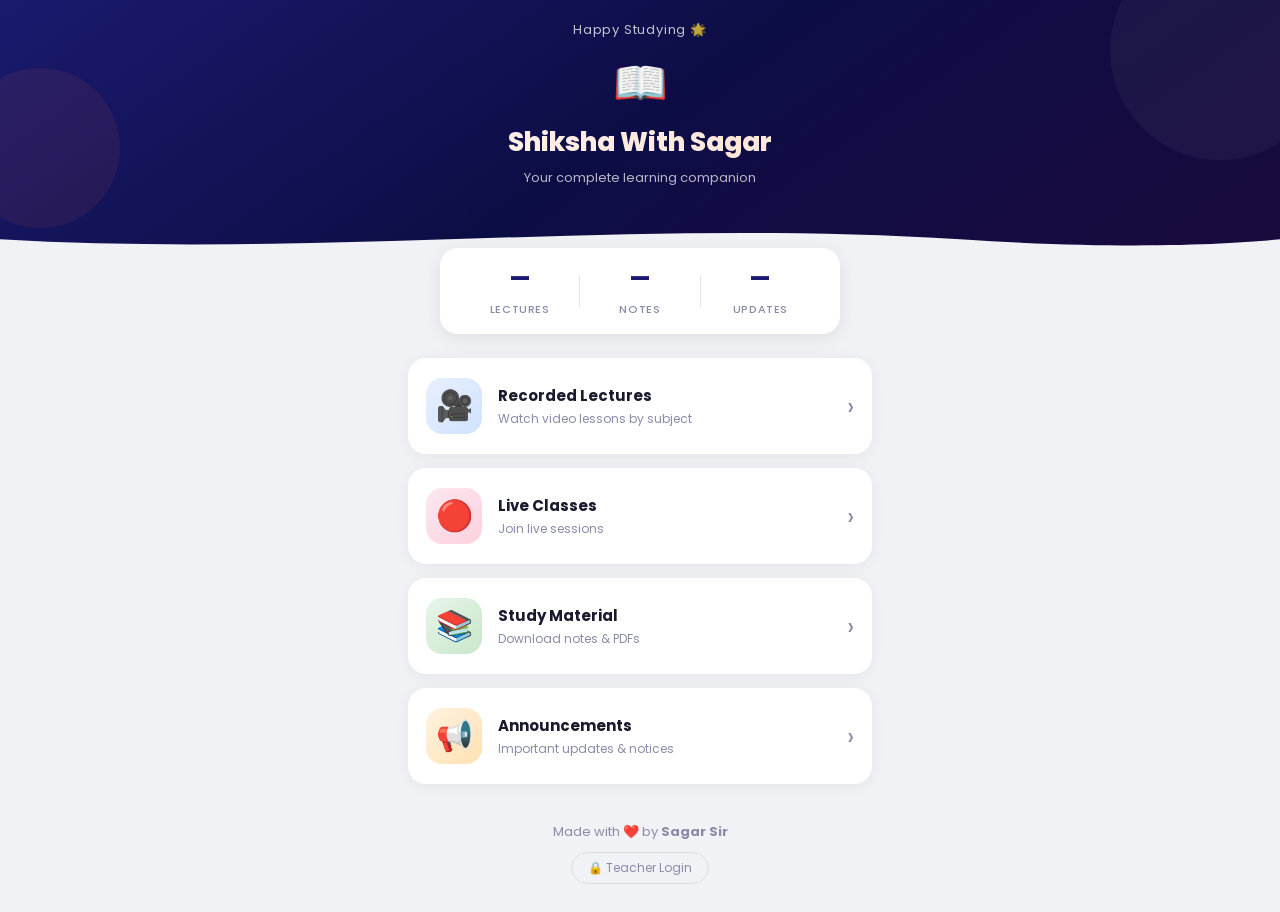
==== index.html @ b4bbe93f "Add files via upload" ====
<!DOCTYPE html>
<html lang="en">
<head>
    <meta charset="UTF-8">
    <meta name="viewport" content="width=device-width, initial-scale=1.0, maximum-scale=1.0, user-scalable=no">
    <meta name="theme-color" content="#1a1a6e">
    <meta name="apple-mobile-web-app-capable" content="yes">
    <meta name="apple-mobile-web-app-status-bar-style" content="black-translucent">
    <meta name="apple-mobile-web-app-title" content="Shiksha With Sagar">
    <meta name="description" content="Shiksha With Sagar — Watch lectures, join live classes, download notes">
    <title>Shiksha With Sagar</title>
    <link rel="manifest" href="./manifest.json">
    <link rel="apple-touch-icon" href="./icons/icon-192x192.png">
    <link rel="icon" type="image/png" href="./icons/icon-192x192.png">
    <link rel="stylesheet" href="./style.css">
    <link rel="preconnect" href="https://fonts.googleapis.com">
    <link rel="preconnect" href="https://fonts.gstatic.com" crossorigin>
    <link href="https://fonts.googleapis.com/css2?family=Poppins:wght@400;500;600;700;800&display=swap" rel="stylesheet">
</head>
<body>

    <!-- Install Banner -->
    <div id="install-banner" class="install-banner hidden">
        <p>📲 Install <strong>Shiksha With Sagar</strong> app!</p>
        <div class="install-buttons">
            <button id="install-btn" onclick="installApp()">Install</button>
            <button onclick="document.getElementById('install-banner').classList.add('hidden')">Later</button>
        </div>
    </div>

    <!-- Home Page -->
    <div class="home-header">
        <div class="header-content">
            <div class="header-greeting" id="greeting"></div>
            <div class="brand-logo">📖</div>
            <h1>Shiksha With Sagar</h1>
            <p class="header-tagline">Your complete learning companion</p>
        </div>
        <div class="header-wave">
            <svg viewBox="0 0 1440 120" preserveAspectRatio="none">
                <path d="M0,64 C360,120 720,0 1080,64 C1260,96 1380,80 1440,64 L1440,120 L0,120 Z" fill="#f0f2f5"/>
            </svg>
        </div>
    </div>

    <!-- Stats Bar -->
    <div class="home-stats" id="home-stats">
        <div class="stat-item">
            <span class="stat-number" id="stat-videos">—</span>
            <span class="stat-label">Lectures</span>
        </div>
        <div class="stat-divider"></div>
        <div class="stat-item">
            <span class="stat-number" id="stat-notes">—</span>
            <span class="stat-label">Notes</span>
        </div>
        <div class="stat-divider"></div>
        <div class="stat-item">
            <span class="stat-number" id="stat-updates">—</span>
            <span class="stat-label">Updates</span>
        </div>
    </div>

    <!-- Main Navigation Cards -->
    <div class="home-cards">
        <a href="videos.html" class="card card-lectures">
            <div class="card-icon">🎥</div>
            <div class="card-info">
                <h3>Recorded Lectures</h3>
                <p>Watch video lessons by subject</p>
            </div>
            <div class="card-arrow">›</div>
        </a>

        <a href="livestreams.html" class="card card-live">
            <div class="card-icon">🔴</div>
            <div class="card-info">
                <h3>Live Classes</h3>
                <p id="live-home-status">Join live sessions</p>
            </div>
            <div class="card-arrow">›</div>
        </a>

        <a href="study-material.html" class="card card-materials">
            <div class="card-icon">📚</div>
            <div class="card-info">
                <h3>Study Material</h3>
                <p>Download notes &amp; PDFs</p>
            </div>
            <div class="card-arrow">›</div>
        </a>

        <a href="announcements.html" class="card card-announcements">
            <div class="card-icon">📢</div>
            <div class="card-info">
                <h3>Announcements</h3>
                <p>Important updates &amp; notices</p>
            </div>
            <div class="card-arrow">›</div>
        </a>
    </div>

    <!-- Admin Link (small, bottom) -->
    <div class="home-footer">
        <p>Made with ❤️ by <strong>Sagar Sir</strong></p>
        <a href="login.html" class="admin-link">🔒 Teacher Login</a>
    </div>

    <script src="./script.js"></script>
    <script>
        initHomePage();
    </script>
</body>
</html>
---- style.css ----
/* =============================================
   SHIKSHA WITH SAGAR — COMPLETE STYLESHEET
   ============================================= */
* {
    margin: 0;
    padding: 0;
    box-sizing: border-box;
    -webkit-tap-highlight-color: transparent;
}

:root {
    --primary: #1a1a6e;
    --primary-dark: #0d0d45;
    --primary-light: #4a4abf;
    --accent: #ff6b35;
    --accent-light: #ff8c5e;
    --bg: #f0f2f5;
    --card: #ffffff;
    --text-dark: #1a1a2e;
    --text-mid: #4a4a68;
    --text-light: #8b8ba8;
    --success: #06d6a0;
    --warning: #ffd166;
    --danger: #ef476f;
    --shadow: 0 2px 16px rgba(0,0,0,0.06);
    --shadow-md: 0 4px 20px rgba(0,0,0,0.08);
    --shadow-lg: 0 8px 32px rgba(0,0,0,0.12);
    --radius: 18px;
    --radius-sm: 14px;
    --radius-xs: 10px;
}

html { scroll-behavior: smooth; }

body {
    font-family: 'Poppins', -apple-system, BlinkMacSystemFont, "Segoe UI", Roboto, sans-serif;
    background: var(--bg);
    color: var(--text-dark);
    min-height: 100vh;
    overflow-x: hidden;
    -webkit-font-smoothing: antialiased;
}

a { text-decoration: none; color: inherit; }

/* =============================================
   HOME HEADER
   ============================================= */
.home-header {
    background: linear-gradient(145deg, var(--primary) 0%, var(--primary-dark) 50%, #1a0a3e 100%);
    padding: 55px 24px 0;
    color: #fff;
    text-align: center;
    position: relative;
    overflow: hidden;
}
.home-header::before {
    content: "";
    position: absolute;
    width: 220px; height: 220px;
    background: rgba(255,255,255,0.04);
    border-radius: 50%;
    top: -60px; right: -50px;
}
.home-header::after {
    content: "";
    position: absolute;
    width: 160px; height: 160px;
    background: rgba(255,107,53,0.08);
    border-radius: 50%;
    bottom: 30px; left: -40px;
}
.header-content {
    position: relative; z-index: 2;
    padding-bottom: 30px;
}
.header-greeting {
    font-size: 13px; opacity: 0.75;
    margin-bottom: 10px; letter-spacing: 0.8px;
}
.brand-logo { font-size: 44px; margin-bottom: 8px; }
.home-header h1 {
    font-size: 26px; font-weight: 800;
    margin-bottom: 6px;
    background: linear-gradient(135deg, #fff 0%, #ffd6c0 100%);
    -webkit-background-clip: text;
    -webkit-text-fill-color: transparent;
    background-clip: text;
}
.header-tagline { font-size: 13px; opacity: 0.7; }
.header-wave { position: relative; z-index: 2; margin: 0 -24px; }
.header-wave svg { display: block; width: 100%; height: 40px; }

/* =============================================
   STATS BAR
   ============================================= */
.home-stats {
    display: flex; align-items: center; justify-content: center;
    padding: 14px 20px;
    max-width: 400px;
    margin: -10px auto 0;
    background: var(--card);
    border-radius: var(--radius);
    box-shadow: var(--shadow-md);
    position: relative; z-index: 10;
}
.stat-item { flex: 1; text-align: center; }
.stat-number {
    display: block; font-size: 22px; font-weight: 800;
    color: var(--primary);
}
.stat-label {
    font-size: 11px; color: var(--text-light);
    font-weight: 500; text-transform: uppercase; letter-spacing: 0.6px;
}
.stat-divider { width: 1px; height: 32px; background: #e4e4ec; }

/* =============================================
   HOME CARDS
   ============================================= */
.home-cards {
    padding: 24px 18px 10px;
    display: flex; flex-direction: column; gap: 14px;
    max-width: 540px; margin: 0 auto;
}
.card {
    background: var(--card);
    border-radius: var(--radius);
    padding: 20px 18px;
    display: flex; align-items: center; gap: 16px;
    box-shadow: var(--shadow);
    cursor: pointer;
    transition: transform 0.25s, box-shadow 0.25s;
    opacity: 0;
    animation: cardSlide 0.5s ease forwards;
}
.card:nth-child(1) { animation-delay: 0.08s; }
.card:nth-child(2) { animation-delay: 0.16s; }
.card:nth-child(3) { animation-delay: 0.24s; }
.card:nth-child(4) { animation-delay: 0.32s; }
@keyframes cardSlide {
    from { opacity: 0; transform: translateX(-28px); }
    to   { opacity: 1; transform: translateX(0); }
}
.card:active { transform: scale(0.97); }

.card-icon {
    font-size: 30px; width: 56px; height: 56px;
    display: flex; align-items: center; justify-content: center;
    border-radius: 16px; flex-shrink: 0;
}
.card-lectures .card-icon { background: linear-gradient(135deg,#e8f0fe,#d0e2ff); }
.card-live .card-icon     { background: linear-gradient(135deg,#fce8ef,#fdd0de); }
.card-materials .card-icon{ background: linear-gradient(135deg,#e8f5e9,#c8e6c9); }
.card-announcements .card-icon { background: linear-gradient(135deg,#fff3e0,#ffe0b2); }

.card-info { flex: 1; min-width: 0; }
.card-info h3 { font-size: 15px; font-weight: 700; margin-bottom: 3px; }
.card-info p {
    font-size: 12px; color: var(--text-light);
    white-space: nowrap; overflow: hidden; text-overflow: ellipsis;
}
.card-arrow { font-size: 26px; color: var(--text-light); flex-shrink: 0; }

.live-active-text {
    color: var(--danger) !important;
    font-weight: 700 !important;
}

/* =============================================
   HOME FOOTER
   ============================================= */
.home-footer {
    text-align: center; padding: 28px 20px;
    color: var(--text-light);
}
.home-footer p { font-size: 13px; margin-bottom: 10px; }
.admin-link {
    font-size: 12px; color: var(--text-light);
    padding: 6px 16px; border: 1px solid #ddd;
    border-radius: 20px; display: inline-block;
    transition: background 0.2s;
}
.admin-link:active { background: #e8e8e8; }

/* =============================================
   SUB-PAGE HEADER
   ============================================= */
.page-header {
    background: linear-gradient(145deg, var(--primary) 0%, var(--primary-dark) 100%);
    padding: 18px 18px 24px; color: #fff;
    position: sticky; top: 0; z-index: 100;
}
.back-btn {
    display: inline-block;
    background: rgba(255,255,255,0.15);
    border: 1px solid rgba(255,255,255,0.12);
    color: #fff; font-size: 13px; font-weight: 500;
    padding: 8px 20px; border-radius: 24px;
    margin-bottom: 14px; font-family: inherit;
    cursor: pointer; transition: background 0.2s;
}
.back-btn:active { background: rgba(255,255,255,0.28); }
.page-header h2 { font-size: 22px; font-weight: 700; }
.page-subtitle { font-size: 13px; opacity: 0.65; margin-top: 4px; }

/* =============================================
   SUBJECT FILTER PILLS
   ============================================= */
.filter-bar {
    background: var(--card);
    padding: 14px 18px;
    border-bottom: 1px solid #eee;
    position: sticky; top: 0; z-index: 90;
    overflow-x: auto;
}
.filter-scroll {
    display: flex; gap: 8px;
    overflow-x: auto; -webkit-overflow-scrolling: touch;
    scrollbar-width: none; padding-bottom: 2px;
}
.filter-scroll::-webkit-scrollbar { display: none; }

.filter-pill {
    flex-shrink: 0;
    padding: 8px 20px; border-radius: 24px;
    font-size: 13px; font-weight: 600;
    border: 2px solid #e4e4ec;
    background: #fff; color: var(--text-mid);
    cursor: pointer; font-family: inherit;
    transition: all 0.25s;
    white-space: nowrap;
}
.filter-pill.active {
    background: var(--primary); color: #fff;
    border-color: var(--primary);
}
.filter-pill:active { transform: scale(0.95); }

/* Subject-specific pill colors when active */
.filter-pill.active[data-subject="Physics"]     { background: #4361ee; border-color: #4361ee; }
.filter-pill.active[data-subject="Chemistry"]   { background: #06a77d; border-color: #06a77d; }
.filter-pill.active[data-subject="Mathematics"] { background: #e85d04; border-color: #e85d04; }
.filter-pill.active[data-subject="Biology"]     { background: #d62246; border-color: #d62246; }

/* =============================================
   SEARCH
   ============================================= */
.search-container {
    padding: 14px 18px 0;
    max-width: 640px; margin: 0 auto;
}
.search-input {
    width: 100%; padding: 13px 20px;
    border: 2px solid #e4e4ec; border-radius: 30px;
    font-size: 14px; font-family: inherit;
    background: var(--card); color: var(--text-dark);
    outline: none; transition: border-color 0.25s, box-shadow 0.25s;
}
.search-input:focus {
    border-color: var(--primary-light);
    box-shadow: 0 0 0 4px rgba(26,26,110,0.08);
}

/* =============================================
   PAGE CONTENT AREA
   ============================================= */
.page-content {
    padding: 20px 18px 40px;
    max-width: 640px; margin: 0 auto;
}

/* =============================================
   LOADER / SPINNER
   ============================================= */
.loader {
    text-align: center; padding: 60px 20px;
    color: var(--text-light);
}
.spinner {
    width: 40px; height: 40px;
    border: 4px solid #e4e4ec;
    border-top-color: var(--primary);
    border-radius: 50%;
    animation: spin 0.8s linear infinite;
    margin: 0 auto 16px;
}
@keyframes spin { to { transform: rotate(360deg); } }
.loader p { font-size: 14px; }

/* =============================================
   EMPTY STATE
   ============================================= */
.empty-state {
    text-align: center; padding: 60px 20px;
    color: var(--text-light);
}
.empty-icon { font-size: 56px; margin-bottom: 16px; }
.empty-state p { font-size: 15px; line-height: 1.6; }

/* =============================================
   ERROR STATE
   ============================================= */
.error-state {
    text-align: center; padding: 50px 20px;
    color: var(--danger);
}
.error-state p { font-size: 14px; margin-bottom: 16px; }
.retry-btn {
    padding: 10px 28px; border-radius: 24px;
    background: var(--danger); color: #fff;
    border: none; font-family: inherit;
    font-size: 14px; font-weight: 600; cursor: pointer;
}

/* =============================================
   VIDEO CARDS
   ============================================= */
.video-card {
    background: var(--card);
    border-radius: var(--radius);
    overflow: hidden;
    box-shadow: var(--shadow);
    margin-bottom: 20px;
    animation: fadeUp 0.4s ease;
}
@keyframes fadeUp {
    from { opacity: 0; transform: translateY(12px); }
    to   { opacity: 1; transform: translateY(0); }
}
.video-thumb {
    position: relative; width: 100%;
    aspect-ratio: 16/9; background: #0d0d45;
    overflow: hidden; cursor: pointer;
}
.video-thumb img {
    width: 100%; height: 100%; object-fit: cover;
    transition: transform 0.3s;
}
.video-thumb:hover img { transform: scale(1.05); }
.play-overlay {
    position: absolute; top: 0; left: 0; right: 0; bottom: 0;
    display: flex; align-items: center; justify-content: center;
    background: rgba(0,0,0,0.25);
    transition: background 0.3s;
}
.play-overlay:hover { background: rgba(0,0,0,0.4); }
.play-btn-icon {
    width: 60px; height: 60px;
    background: rgba(255,255,255,0.95);
    border-radius: 50%;
    display: flex; align-items: center; justify-content: center;
    font-size: 24px;
    box-shadow: 0 4px 16px rgba(0,0,0,0.2);
}
.video-info { padding: 16px 18px; }
.video-subject-badge {
    display: inline-block; padding: 4px 14px;
    border-radius: 20px; font-size: 10px; font-weight: 700;
    text-transform: uppercase; letter-spacing: 0.8px;
    margin-bottom: 10px;
}
.badge-physics     { background: #e8f0fe; color: #4361ee; }
.badge-chemistry   { background: #e0f5ef; color: #06a77d; }
.badge-mathematics { background: #fff0e5; color: #e85d04; }
.badge-biology     { background: #fce8ef; color: #d62246; }
.badge-default     { background: #f0f0f5; color: #666; }

.video-title {
    font-size: 15px; font-weight: 600;
    color: var(--text-dark); margin-bottom: 6px; line-height: 1.45;
}
.video-date { font-size: 12px; color: var(--text-light); }

/* =============================================
   LIVE STREAM CARDS
   ============================================= */
.live-card {
    background: var(--card);
    border-radius: var(--radius);
    padding: 24px 20px;
    box-shadow: var(--shadow);
    margin-bottom: 18px;
    text-align: center;
    animation: fadeUp 0.4s ease;
}
.live-card.is-live-card {
    border: 2px solid var(--danger);
    background: linear-gradient(135deg, #fff5f7, #fff);
}
.live-indicator {
    display: inline-flex; align-items: center; gap: 10px;
    padding: 8px 22px; border-radius: 24px;
    font-size: 13px; font-weight: 700; letter-spacing: 1px;
    margin-bottom: 16px;
}
.live-indicator.is-live { background: #fce8ef; color: var(--danger); }
.live-indicator.is-offline { background: var(--bg); color: var(--text-light); }
.pulse-dot {
    width: 10px; height: 10px; border-radius: 50%;
    display: inline-block;
}
.is-live .pulse-dot { background: var(--danger); animation: pulse 1.4s infinite; }
.is-offline .pulse-dot { background: var(--text-light); }
@keyframes pulse {
    0%,100% { opacity: 1; transform: scale(1); }
    50%     { opacity: 0.35; transform: scale(1.5); }
}
.live-card-title {
    font-size: 17px; font-weight: 700; margin-bottom: 6px; line-height: 1.4;
}
.live-card-time {
    font-size: 13px; color: var(--text-light); margin-bottom: 20px;
}
.join-btn {
    display: inline-block; padding: 14px 40px; border-radius: 30px;
    font-size: 15px; font-weight: 700; border: none; cursor: pointer;
    font-family: inherit; transition: transform 0.2s;
    text-decoration: none; color: #fff;
    background: linear-gradient(135deg, var(--danger), #c9184a);
    box-shadow: 0 6px 20px rgba(239,71,111,0.35);
}
.join-btn:active { transform: scale(0.96); }
.join-btn.disabled {
    background: #d4d4de; color: #8b8b9e;
    box-shadow: none; cursor: not-allowed;
    pointer-events: none;
}

/* =============================================
   MATERIAL CARDS
   ============================================= */
.material-card {
    background: var(--card); border-radius: var(--radius);
    padding: 18px; display: flex; align-items: center; gap: 14px;
    box-shadow: var(--shadow); margin-bottom: 14px;
    cursor: pointer; transition: transform 0.2s;
    animation: fadeUp 0.4s ease;
}
.material-card:active { transform: scale(0.98); }
.material-icon {
    width: 52px; height: 52px;
    background: linear-gradient(135deg, #ff6b3522, #ff6b3511);
    border-radius: 14px;
    display: flex; align-items: center; justify-content: center;
    font-size: 24px; flex-shrink: 0;
}
.material-info { flex: 1; min-width: 0; }
.material-title {
    font-size: 14px; font-weight: 600; margin-bottom: 4px; line-height: 1.4;
}
.material-meta { font-size: 12px; color: var(--text-light); }
.material-action {
    color: var(--primary); font-size: 18px; flex-shrink: 0;
    width: 40px; height: 40px;
    display: flex; align-items: center; justify-content: center;
    background: rgba(26,26,110,0.06); border-radius: 12px; font-weight: 600;
}

/* =============================================
   ANNOUNCEMENT CARDS
   ============================================= */
.announcement-card {
    background: var(--card); border-radius: var(--radius);
    padding: 20px; box-shadow: var(--shadow);
    margin-bottom: 16px; border-left: 5px solid var(--primary);
    animation: fadeUp 0.4s ease;
}
.announcement-card.important {
    border-left-color: var(--danger);
    background: linear-gradient(135deg, #fff5f7, #fff);
}
.announcement-badge {
    display: inline-block; padding: 3px 12px; border-radius: 14px;
    font-size: 10px; font-weight: 700; text-transform: uppercase;
    letter-spacing: 0.6px; margin-bottom: 10px;
}
.badge-important { background: #fce8ef; color: var(--danger); }
.badge-new { background: #e8f0fe; color: var(--primary); }
.announcement-date { font-size: 12px; color: var(--text-light); margin-bottom: 10px; }
.announcement-title {
    font-size: 15px; font-weight: 700; margin-bottom: 8px; line-height: 1.45;
}
.announcement-text { font-size: 13px; color: var(--text-mid); line-height: 1.7; }

/* =============================================
   LOGIN PAGE
   ============================================= */
.login-body {
    display: flex; align-items: center; justify-content: center;
    min-height: 100vh; padding: 20px;
    background: linear-gradient(145deg, var(--primary), var(--primary-dark));
}
.login-container {
    background: var(--card); border-radius: 24px;
    padding: 40px 28px; width: 100%; max-width: 400px;
    box-shadow: var(--shadow-lg); text-align: center;
}
.login-header { margin-bottom: 32px; }
.login-logo { font-size: 48px; margin-bottom: 12px; }
.login-header h1 { font-size: 22px; font-weight: 700; color: var(--text-dark); }
.login-header p { font-size: 13px; color: var(--text-light); margin-top: 4px; }
.login-form { text-align: left; }
.login-back {
    display: inline-block; margin-top: 20px;
    font-size: 13px; color: var(--text-light);
}

/* =============================================
   FORMS (Shared)
   ============================================= */
.form-group { margin-bottom: 18px; }
.form-group label {
    display: block; font-size: 13px; font-weight: 600;
    color: var(--text-mid); margin-bottom: 6px;
}
.form-group input,
.form-group select,
.form-group textarea {
    width: 100%; padding: 13px 16px;
    border: 2px solid #e4e4ec; border-radius: var(--radius-xs);
    font-size: 14px; font-family: inherit;
    color: var(--text-dark); background: #fff;
    outline: none; transition: border-color 0.25s;
}
.form-group input:focus,
.form-group select:focus,
.form-group textarea:focus {
    border-color: var(--primary-light);
}
.form-group textarea { resize: vertical; min-height: 80px; }
.form-group select { cursor: pointer; }

.checkbox-label {
    display: flex !important; align-items: center; gap: 10px;
    cursor: pointer; font-size: 14px !important;
}
.checkbox-label input[type="checkbox"] {
    width: 20px; height: 20px; cursor: pointer;
}

.form-error {
    background: #fce8ef; color: var(--danger);
    padding: 12px 16px; border-radius: var(--radius-xs);
    font-size: 13px; font-weight: 500; margin-bottom: 16px;
}

.btn-primary {
    padding: 14px 32px; border-radius: var(--radius-xs);
    background: linear-gradient(135deg, var(--primary), var(--primary-dark));
    color: #fff; font-size: 15px; font-weight: 700;
    border: none; cursor: pointer; font-family: inherit;
    transition: transform 0.2s, opacity 0.2s;
}
.btn-primary:active { transform: scale(0.97); }
.btn-primary:disabled { opacity: 0.6; cursor: not-allowed; }
.btn-full { width: 100%; }

.hidden { display: none !important; }

/* =============================================
   ADMIN PANEL
   ============================================= */
.admin-header {
    background: linear-gradient(145deg, var(--primary), var(--primary-dark));
    padding: 20px 18px 22px; color: #fff;
}
.admin-header-top {
    display: flex; align-items: center; justify-content: space-between;
    margin-bottom: 6px;
}
.admin-header h2 { font-size: 20px; font-weight: 700; }
.admin-header p { font-size: 12px; opacity: 0.7; }
.logout-btn {
    background: rgba(255,255,255,0.15);
    border: 1px solid rgba(255,255,255,0.2);
    color: #fff; padding: 7px 18px; border-radius: 20px;
    font-size: 12px; font-weight: 600; cursor: pointer;
    font-family: inherit;
}

.admin-tabs {
    display: flex; overflow-x: auto;
    background: var(--card); border-bottom: 2px solid #eee;
    position: sticky; top: 0; z-index: 90;
    scrollbar-width: none;
}
.admin-tabs::-webkit-scrollbar { display: none; }
.admin-tab {
    flex: 1; min-width: 80px; padding: 14px 10px;
    font-size: 12px; font-weight: 600;
    border: none; background: none; cursor: pointer;
    color: var(--text-light); font-family: inherit;
    border-bottom: 3px solid transparent;
    transition: all 0.25s; white-space: nowrap;
}
.admin-tab.active {
    color: var(--primary);
    border-bottom-color: var(--primary);
}

.admin-section { display: none; padding: 20px 18px; max-width: 700px; margin: 0 auto; }
.admin-section.active { display: block; }

.admin-form-card {
    background: var(--card); border-radius: var(--radius);
    padding: 24px 20px; box-shadow: var(--shadow);
    margin-bottom: 28px;
}
.admin-form-card h3 {
    font-size: 16px; font-weight: 700; margin-bottom: 20px;
    color: var(--text-dark);
}

.section-title {
    font-size: 15px; font-weight: 700; margin-bottom: 16px;
    color: var(--text-mid);
}

/* Admin list items */
.admin-item {
    background: var(--card); border-radius: var(--radius-sm);
    padding: 16px; margin-bottom: 12px;
    box-shadow: var(--shadow);
    display: flex; align-items: center; gap: 12px;
}
.admin-item-info { flex: 1; min-width: 0; }
.admin-item-title {
    font-size: 14px; font-weight: 600; margin-bottom: 4px;
    white-space: nowrap; overflow: hidden; text-overflow: ellipsis;
}
.admin-item-meta { font-size: 11px; color: var(--text-light); }

.admin-item-actions { display: flex; gap: 8px; flex-shrink: 0; }

.btn-delete {
    padding: 8px 16px; border-radius: 10px;
    background: #fce8ef; color: var(--danger);
    border: none; font-size: 12px; font-weight: 700;
    cursor: pointer; font-family: inherit;
    transition: background 0.2s;
}
.btn-delete:active { background: #f8c4d4; }

.btn-toggle-live {
    padding: 8px 16px; border-radius: 10px;
    border: none; font-size: 12px; font-weight: 700;
    cursor: pointer; font-family: inherit;
    transition: background 0.2s;
}
.btn-go-live { background: #e8f5e9; color: #2e7d32; }
.btn-end-live { background: #fce8ef; color: var(--danger); }

/* =============================================
   TOAST NOTIFICATIONS
   ============================================= */
.toast {
    position: fixed; bottom: 30px; left: 50%;
    transform: translateX(-50%);
    padding: 14px 28px; border-radius: 14px;
    font-size: 14px; font-weight: 600;
    color: #fff; z-index: 99999;
    animation: toastIn 0.4s ease;
    max-width: 90%; text-align: center;
    box-shadow: var(--shadow-lg);
}
.toast.success { background: #2e7d32; }
.toast.error { background: var(--danger); }
@keyframes toastIn {
    from { opacity: 0; transform: translateX(-50%) translateY(20px); }
    to   { opacity: 1; transform: translateX(-50%) translateY(0); }
}

/* =============================================
   INSTALL BANNER
   ============================================= */
.install-banner {
    position: fixed; bottom: 0; left: 0; right: 0;
    background: linear-gradient(135deg, var(--primary-dark), #240046);
    color: #fff; padding: 16px 20px;
    display: flex; align-items: center; justify-content: space-between;
    z-index: 9999; gap: 12px;
    animation: slideUp 0.5s ease;
    border-top: 2px solid var(--accent);
}
@keyframes slideUp {
    from { transform: translateY(100%); }
    to   { transform: translateY(0); }
}
.install-banner p { font-size: 13px; flex: 1; }
.install-buttons { display: flex; gap: 8px; flex-shrink: 0; }
.install-banner button {
    padding: 8px 18px; border-radius: 20px;
    font-size: 12px; font-weight: 700;
    cursor: pointer; border: none; font-family: inherit;
}
#install-btn { background: var(--accent); color: #fff; }
.install-buttons button:last-child {
    background: transparent; color: rgba(255,255,255,0.6);
    border: 1px solid rgba(255,255,255,0.2) !important;
}

/* =============================================
   SAFE AREAS & RESPONSIVE
   ============================================= */
@supports (padding-top: env(safe-area-inset-top)) {
    .home-header, .page-header, .admin-header {
        padding-top: calc(20px + env(safe-area-inset-top));
    }
}
@media (min-width: 600px) {
    .home-cards { max-width: 500px; }
    .card:hover { transform: translateY(-3px); box-shadow: var(--shadow-lg); }
    .material-card:hover { transform: translateY(-2px); box-shadow: var(--shadow-md); }
}
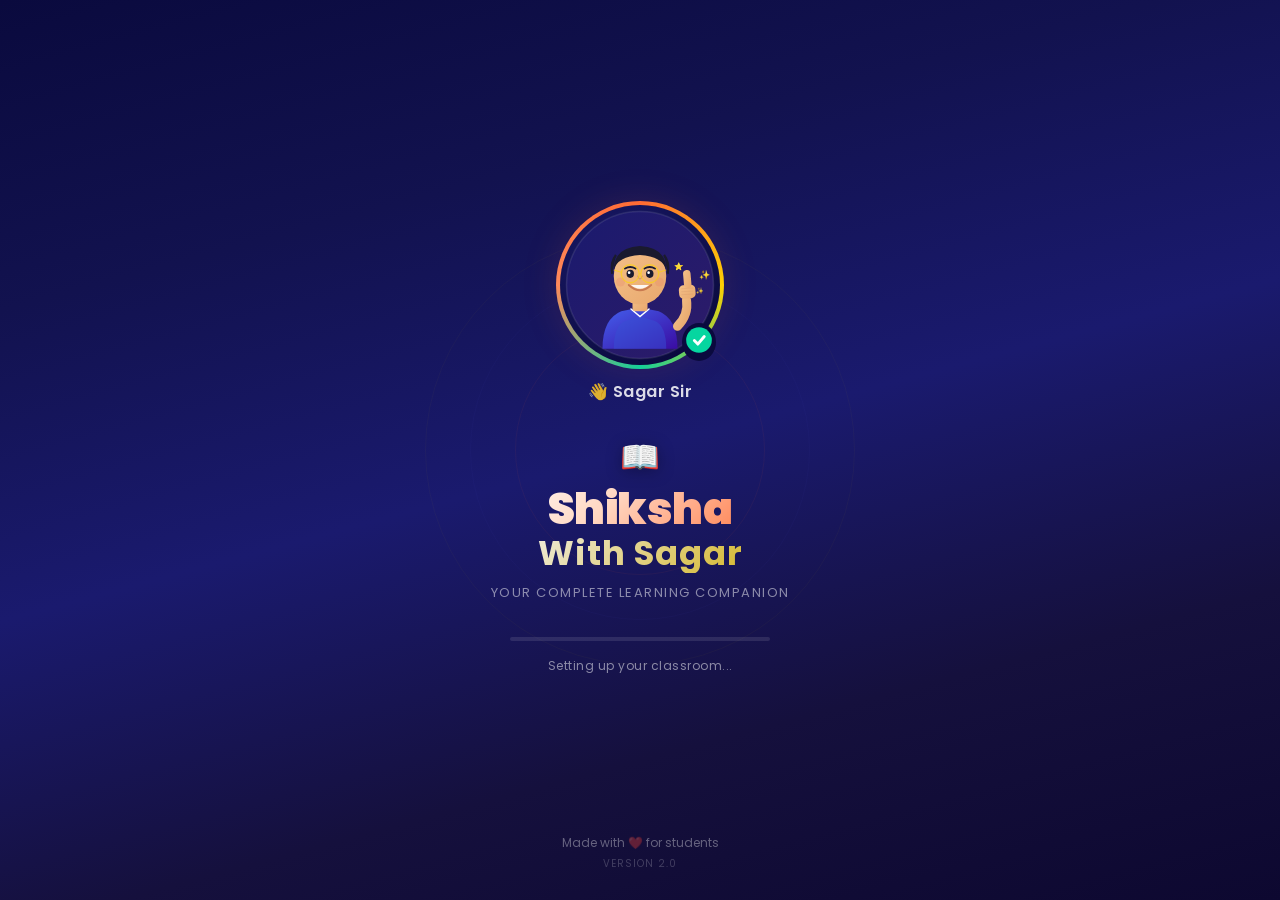
==== commit 7f1577d4: "splash screen added" ====
--- a/index.html
+++ b/index.html
@@ -2,6 +2,7 @@
 <html lang="en">
 <head>
     <meta charset="UTF-8">
+    <meta http-equiv="refresh" content="0; url=splash.html">
     <meta name="viewport" content="width=device-width, initial-scale=1.0, maximum-scale=1.0, user-scalable=no">
     <meta name="theme-color" content="#1a1a6e">
     <meta name="apple-mobile-web-app-capable" content="yes">
@@ -110,5 +111,12 @@
     <script>
         initHomePage();
     </script>
+        <!-- Redirect fallback -->
+    <script>
+        // Only redirect to splash if coming fresh (not from splash)
+        if (!sessionStorage.getItem('sws_splash_done')) {
+            window.location.href = 'splash.html';
+        }
+    </script>
 </body>
 </html>
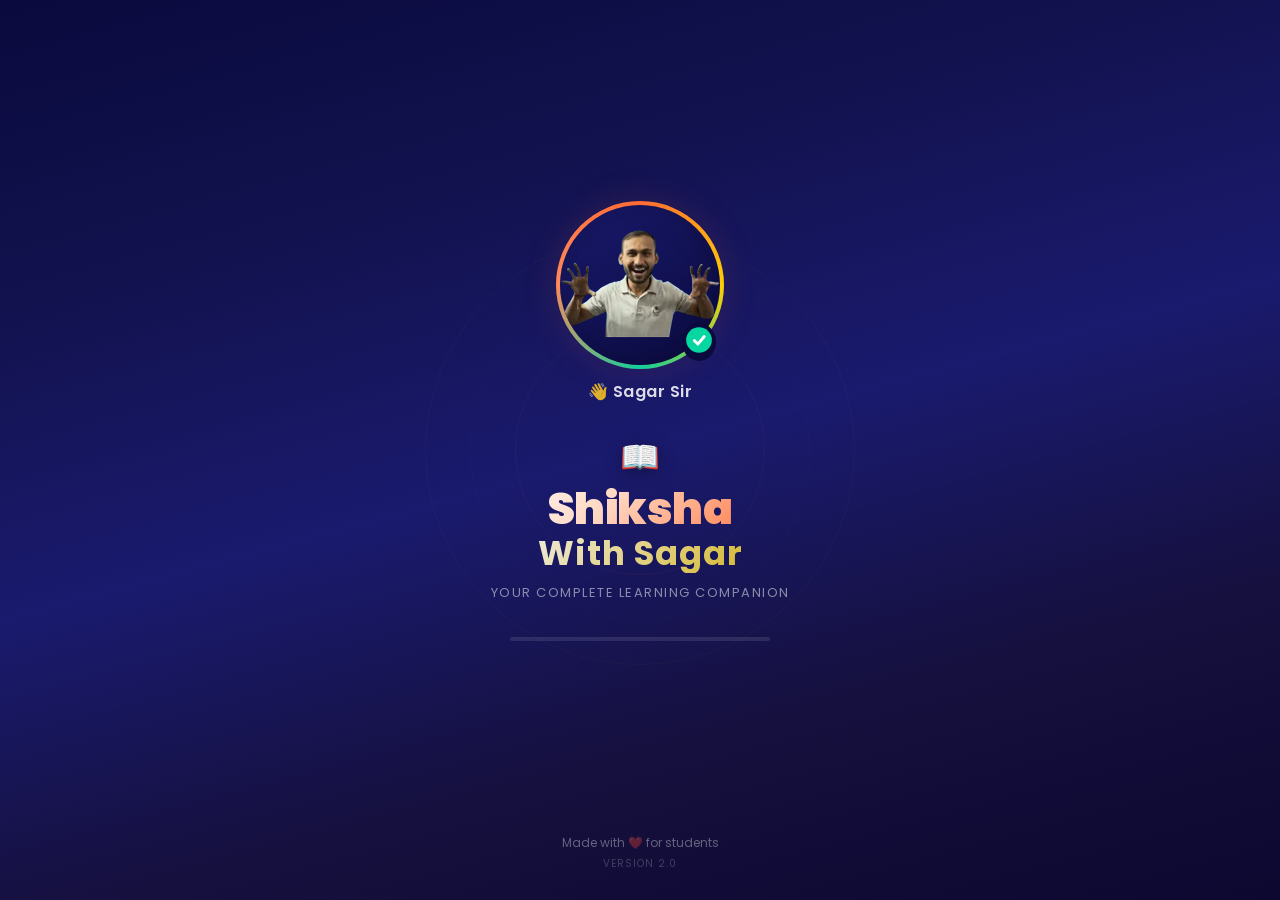
==== commit 41cb35b2: "Login page Updated" ====
--- a/index.html
+++ b/index.html
@@ -2,121 +2,36 @@
 <html lang="en">
 <head>
     <meta charset="UTF-8">
-    <meta http-equiv="refresh" content="0; url=splash.html">
-    <meta name="viewport" content="width=device-width, initial-scale=1.0, maximum-scale=1.0, user-scalable=no">
-    <meta name="theme-color" content="#1a1a6e">
-    <meta name="apple-mobile-web-app-capable" content="yes">
-    <meta name="apple-mobile-web-app-status-bar-style" content="black-translucent">
-    <meta name="apple-mobile-web-app-title" content="Shiksha With Sagar">
-    <meta name="description" content="Shiksha With Sagar — Watch lectures, join live classes, download notes">
+    <meta name="viewport" content="width=device-width, initial-scale=1.0">
+    <meta name="theme-color" content="#0a0a3e">
     <title>Shiksha With Sagar</title>
     <link rel="manifest" href="./manifest.json">
-    <link rel="apple-touch-icon" href="./icons/icon-192x192.png">
     <link rel="icon" type="image/png" href="./icons/icon-192x192.png">
-    <link rel="stylesheet" href="./style.css">
-    <link rel="preconnect" href="https://fonts.googleapis.com">
-    <link rel="preconnect" href="https://fonts.gstatic.com" crossorigin>
-    <link href="https://fonts.googleapis.com/css2?family=Poppins:wght@400;500;600;700;800&display=swap" rel="stylesheet">
+    <script>
+        // index.html is the PWA entry point
+        // It always goes to splash first
+        if (!sessionStorage.getItem('sws_splash_done')) {
+            window.location.replace('splash.html');
+        } else {
+            // If splash already shown, check login status
+            try {
+                var user = JSON.parse(localStorage.getItem('sws_user'));
+                if (user && user.role === 'student') {
+                    window.location.replace('student-dashboard.html');
+                } else if (user && user.role === 'admin') {
+                    window.location.replace('admin/admin-dashboard.html');
+                } else {
+                    window.location.replace('login.html');
+                }
+            } catch(e) {
+                window.location.replace('login.html');
+            }
+        }
+    </script>
 </head>
 <body>
-
-    <!-- Install Banner -->
-    <div id="install-banner" class="install-banner hidden">
-        <p>📲 Install <strong>Shiksha With Sagar</strong> app!</p>
-        <div class="install-buttons">
-            <button id="install-btn" onclick="installApp()">Install</button>
-            <button onclick="document.getElementById('install-banner').classList.add('hidden')">Later</button>
-        </div>
-    </div>
-
-    <!-- Home Page -->
-    <div class="home-header">
-        <div class="header-content">
-            <div class="header-greeting" id="greeting"></div>
-            <div class="brand-logo">📖</div>
-            <h1>Shiksha With Sagar</h1>
-            <p class="header-tagline">Your complete learning companion</p>
-        </div>
-        <div class="header-wave">
-            <svg viewBox="0 0 1440 120" preserveAspectRatio="none">
-                <path d="M0,64 C360,120 720,0 1080,64 C1260,96 1380,80 1440,64 L1440,120 L0,120 Z" fill="#f0f2f5"/>
-            </svg>
-        </div>
-    </div>
-
-    <!-- Stats Bar -->
-    <div class="home-stats" id="home-stats">
-        <div class="stat-item">
-            <span class="stat-number" id="stat-videos">—</span>
-            <span class="stat-label">Lectures</span>
-        </div>
-        <div class="stat-divider"></div>
-        <div class="stat-item">
-            <span class="stat-number" id="stat-notes">—</span>
-            <span class="stat-label">Notes</span>
-        </div>
-        <div class="stat-divider"></div>
-        <div class="stat-item">
-            <span class="stat-number" id="stat-updates">—</span>
-            <span class="stat-label">Updates</span>
-        </div>
-    </div>
-
-    <!-- Main Navigation Cards -->
-    <div class="home-cards">
-        <a href="videos.html" class="card card-lectures">
-            <div class="card-icon">🎥</div>
-            <div class="card-info">
-                <h3>Recorded Lectures</h3>
-                <p>Watch video lessons by subject</p>
-            </div>
-            <div class="card-arrow">›</div>
-        </a>
-
-        <a href="livestreams.html" class="card card-live">
-            <div class="card-icon">🔴</div>
-            <div class="card-info">
-                <h3>Live Classes</h3>
-                <p id="live-home-status">Join live sessions</p>
-            </div>
-            <div class="card-arrow">›</div>
-        </a>
-
-        <a href="study-material.html" class="card card-materials">
-            <div class="card-icon">📚</div>
-            <div class="card-info">
-                <h3>Study Material</h3>
-                <p>Download notes &amp; PDFs</p>
-            </div>
-            <div class="card-arrow">›</div>
-        </a>
-
-        <a href="announcements.html" class="card card-announcements">
-            <div class="card-icon">📢</div>
-            <div class="card-info">
-                <h3>Announcements</h3>
-                <p>Important updates &amp; notices</p>
-            </div>
-            <div class="card-arrow">›</div>
-        </a>
-    </div>
-
-    <!-- Admin Link (small, bottom) -->
-    <div class="home-footer">
-        <p>Made with ❤️ by <strong>Sagar Sir</strong></p>
-        <a href="login.html" class="admin-link">🔒 Teacher Login</a>
-    </div>
-
-    <script src="./script.js"></script>
-    <script>
-        initHomePage();
-    </script>
-        <!-- Redirect fallback -->
-    <script>
-        // Only redirect to splash if coming fresh (not from splash)
-        if (!sessionStorage.getItem('sws_splash_done')) {
-            window.location.href = 'splash.html';
-        }
-    </script>
+    <p style="text-align:center;padding:40px;font-family:sans-serif;color:#888">
+        Redirecting...
+    </p>
 </body>
 </html>
